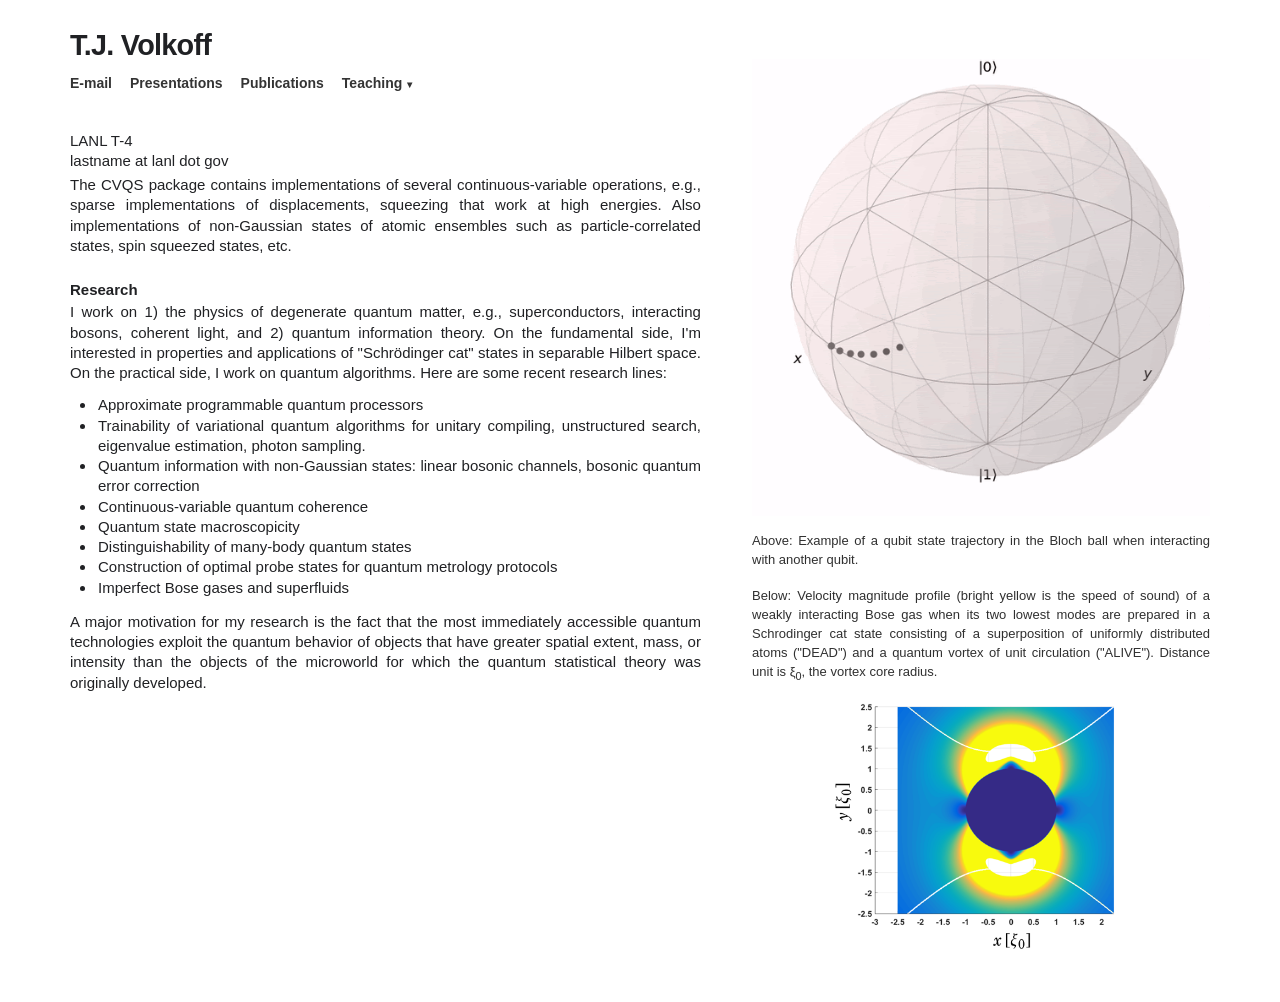
==== index.html @ 225de8d7 "Update index.html" ====
<!doctype html>
<html lang="en">
<head>
  <meta charset="utf-8">
  <meta name="viewport" content="width=device-width, initial-scale=1">
  <meta name="description" content="T.J. Volkoff">
  <title>T.J. Volkoff</title>
  <style>
    :root {
      --text: #202124;
      --muted: #5f6368;
      --link: #174ea6;
      --rule: #e4e7e9;
    }

    * {
      box-sizing: border-box;
    }

    body {
      margin: 0;
      color: var(--text);
      background: #fff;
      font-family: Arial, Helvetica, sans-serif;
      font-size: 15px;
      line-height: 1.35;
      -webkit-font-smoothing: antialiased;
    }

    a {
      color: var(--link);
      text-underline-offset: 2px;
    }

    a:hover,
    a:focus-visible {
      color: #0b3b82;
    }

    .skip-link {
      position: absolute;
      top: 8px;
      left: 8px;
      z-index: 2;
      padding: 8px 12px;
      color: #fff;
      background: #202124;
      transform: translateY(-150%);
    }

    .skip-link:focus {
      transform: translateY(0);
    }

    .site-header {
      position: static;
      padding: 30px 0 18px;
      background: #fff;
    }

    .header-inner {
      width: calc(100% - 80px);
      max-width: 1140px;
      margin-inline: auto;
    }

    .site-title {
      display: inline-block;
      color: var(--text);
      font-family: Arial, Helvetica, sans-serif;
      font-size: clamp(1.45rem, 4vw, 1.8rem);
      font-weight: 600;
      line-height: 1.1;
      letter-spacing: -0.025em;
      text-decoration: none;
    }

    .site-nav {
      display: flex;
      align-items: center;
      justify-content: flex-start;
      flex-wrap: wrap;
      gap: 5px 18px;
      margin-top: 12px;
    }

    .site-nav a {
      color: #343434;
      font-family: Arial, Helvetica, sans-serif;
      font-size: 14px;
      font-weight: 700;
      text-decoration: none;
      white-space: nowrap;
    }

    .site-nav a:hover,
    .site-nav a:focus-visible {
      color: var(--link);
      text-decoration: underline;
    }

    .nav-dropdown {
      position: relative;
      font-family: Arial, Helvetica, sans-serif;
      font-size: 14px;
    }

    .nav-dropdown summary {
      color: #343434;
      cursor: pointer;
      font-weight: 700;
      list-style: none;
      white-space: nowrap;
    }

    .nav-dropdown summary::-webkit-details-marker {
      display: none;
    }

    .nav-dropdown summary::after {
      content: "▾";
      display: inline-block;
      margin-left: 5px;
      font-size: 10px;
      transition: transform 140ms ease;
    }

    .nav-dropdown[open] summary::after {
      transform: rotate(180deg);
    }

    .nav-dropdown summary:hover,
    .nav-dropdown summary:focus-visible {
      color: var(--link);
      outline: none;
    }

    .dropdown-window {
      position: absolute;
      z-index: 10;
      top: calc(100% + 8px);
      left: -12px;
      width: max-content;
      max-width: min(340px, calc(100vw - 36px));
      padding: 10px 12px;
      border: 1px solid #dfe2e4;
      border-radius: 3px;
      background: #fff;
      box-shadow: 0 6px 18px rgba(0, 0, 0, 0.08);
    }

    .dropdown-window a {
      display: block;
      font-family: Arial, Helvetica, sans-serif;
      font-size: 14px;
      font-weight: 400;
      line-height: 1.4;
      white-space: normal;
    }

    .layout {
      width: calc(100% - 80px);
      max-width: 1140px;
      display: grid;
      grid-template-columns: minmax(0, 1.24fr) minmax(340px, 0.9fr);
      gap: clamp(28px, 4vw, 52px);
      align-items: start;
      margin: 20px auto 52px;
    }

    .contact {
      margin-bottom: 4px;
    }

    .contact p {
      margin: 0;
    }

    p {
      margin: 0 0 12px;
    }

    article p,
    article li,
    figcaption {
      text-align: justify;
      text-justify: inter-word;
      hyphens: auto;
    }

    h1 {
      margin: 24px 0 2px;
      font-size: 15px;
      font-weight: 700;
    }

    ul {
      margin: 9px 0 14px;
      padding-left: 26px;
    }

    li {
      padding-left: 2px;
    }

    .motivation {
      margin-top: 14px;
    }

    figure {
      margin: 0;
    }

    .figures {
      margin-top: -72px;
    }

    figure + figure {
      margin-top: 18px;
    }

    figure img {
      width: 100%;
      height: auto;
    }

    .bloch-figure img {
      max-width: 460px;
      margin: 0 auto;
    }

    figcaption {
      margin-top: 10px;
      color: #303030;
      font-family: Arial, Helvetica, sans-serif;
      font-size: 13px;
      line-height: 1.45;
    }

    .sound-profile figcaption {
      margin-bottom: 0;
    }

    .sound-image-crop {
      width: 100%;
      aspect-ratio: 1.72 / 1;
      overflow: hidden;
    }

    .sound-image-crop img {
      transform: translateY(-26.5%) scale(1.08);
      transform-origin: top center;
    }

    @media (max-width: 860px) {
      .header-inner {
        width: calc(100% - 48px);
      }

      .layout {
        width: calc(100% - 48px);
        grid-template-columns: 1fr;
        gap: 32px;
        margin-top: 18px;
      }

      .figures {
        width: min(100%, 560px);
        margin-top: 0;
      }
    }

    @media (max-width: 520px) {
      body {
        font-size: 14px;
      }

      .site-header {
        padding: 24px 0 16px;
      }

      .header-inner {
        width: calc(100% - 36px);
      }

      .site-nav {
        margin-top: 10px;
        column-gap: 17px;
      }

      .site-nav a {
        font-size: 15px;
      }

      .layout {
        width: calc(100% - 36px);
      }

    }
  </style>
</head>
<body id="top">
  <a class="skip-link" href="#content">Skip to main content</a>

  <header class="site-header">
    <div class="header-inner">
      <a class="site-title" href="index.html">T.J. Volkoff</a>
      <nav class="site-nav" aria-label="Site navigation">
        <a href="email.html">E-mail</a>
        <a href="presentations.html">Presentations</a>
        <a href="publicationpage.html">Publications</a>
        <details class="nav-dropdown">
          <summary>Teaching</summary>
          <div class="dropdown-window">
            <a href="teaching.html">Field theory and many body physics, KU Fall 2016</a>
          </div>
        </details>
      </nav>
    </div>
  </header>

  <main class="layout" id="content">
    <article>
      <div class="contact" id="email">
        <p>LANL T-4</p>
        <p>lastname at lanl dot gov</p>
      </div>

      <div>
        <p>The CVQS package contains implementations of several continuous-variable operations, e.g., sparse implementations of displacements, squeezing that work at high energies. Also implementations of non-Gaussian states of atomic ensembles such as particle-correlated states, spin squeezed states, etc.</p>
      </div>

      <h1>Research</h1>
      <p>I work on 1) the physics of degenerate quantum matter, e.g., superconductors, interacting bosons, coherent light, and 2) quantum information theory. On the fundamental side, I'm interested in properties and applications of "Schrödinger cat" states in separable Hilbert space. On the practical side, I work on quantum algorithms. Here are some recent research lines:</p>

      <ul>
        <li>Approximate programmable quantum processors</li>
        <li>Trainability of variational quantum algorithms for unitary compiling, unstructured search, eigenvalue estimation, photon sampling.</li>
        <li>Quantum information with non-Gaussian states: linear bosonic channels, bosonic quantum error correction</li>
        <li>Continuous-variable quantum coherence</li>
        <li>Quantum state macroscopicity</li>
        <li>Distinguishability of many-body quantum states</li>
        <li>Construction of optimal probe states for quantum metrology protocols</li>
        <li>Imperfect Bose gases and superfluids</li>
      </ul>

      <p class="motivation">A major motivation for my research is the fact that the most immediately accessible quantum technologies exploit the quantum behavior of objects that have greater spatial extent, mass, or intensity than the objects of the microworld for which the quantum statistical theory was originally developed.</p>
    </article>

    <aside class="figures" aria-label="Research figures">
      <figure class="bloch-figure">
        <img src="bloch-trajectory.gif" alt="Qubit state trajectory moving through the Bloch ball" width="541" height="541">
        <figcaption>Above: Example of a qubit state trajectory in the Bloch ball when interacting with another qubit.</figcaption>
      </figure>

      <figure class="sound-profile">
        <figcaption>Below: Velocity magnitude profile (bright yellow is the speed of sound) of a weakly interacting Bose gas when its two lowest modes are prepared in a Schrodinger cat state consisting of a superposition of uniformly distributed atoms ("DEAD") and a quantum vortex of unit circulation ("ALIVE"). Distance unit is ξ<sub>0</sub>, the vortex core radius.</figcaption>
        <div class="sound-image-crop">
          <img src="sgimage.png" alt="Velocity magnitude profile surrounding a vortex in a weakly interacting Bose gas" width="794" height="1123">
        </div>
      </figure>
    </aside>
  </main>

  <script>
    const teachingMenu = document.querySelector('.nav-dropdown');

    document.addEventListener('click', (event) => {
      if (teachingMenu.open && !teachingMenu.contains(event.target)) {
        teachingMenu.removeAttribute('open');
      }
    });
  </script>
</body>
</html>
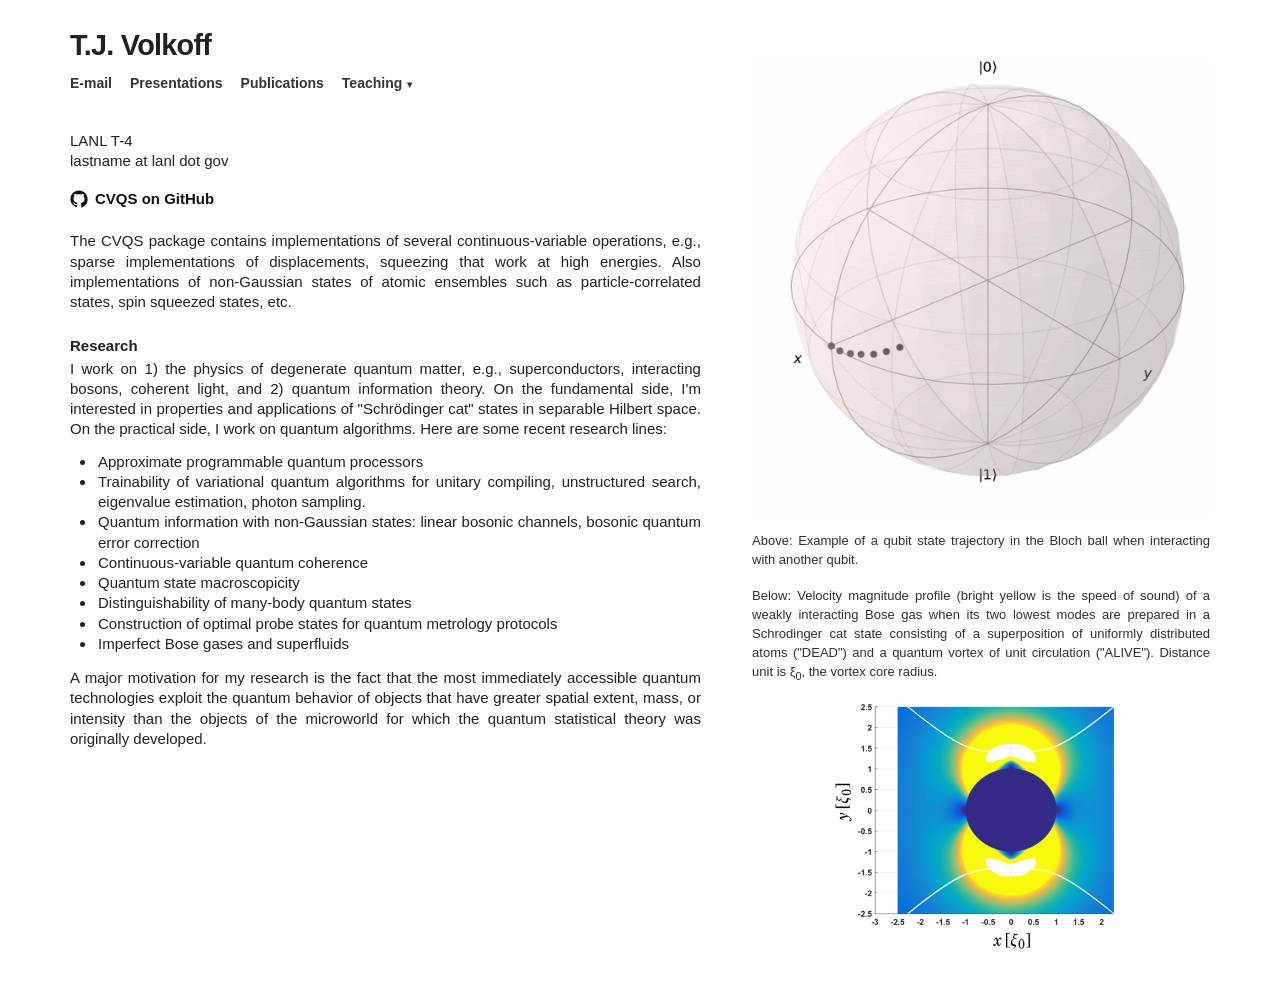
==== commit e51b63c8: "Update index.html" ====
--- a/index.html
+++ b/index.html
@@ -167,6 +167,29 @@
       align-items: start;
       margin: 20px auto 52px;
     }
+
+    .github-link {
+  margin: 18px 0;
+}
+
+.github-link a {
+  display: inline-flex;
+  align-items: center;
+  gap: 7px;
+  color: #111;
+  text-decoration: none;
+  font-weight: 600;
+}
+
+.github-link a:hover {
+  text-decoration: underline;
+}
+
+.github-icon {
+  width: 18px;
+  height: 18px;
+  flex: 0 0 auto;
+}
 
     .contact {
       margin-bottom: 4px;
@@ -326,6 +349,20 @@
         <p>lastname at lanl dot gov</p>
       </div>
 
+      <p class="github-link">
+  <a href="https://github.com/deconfinedexcitation/CVQS"
+     target="_blank"
+     rel="noopener noreferrer">
+    <svg
+      class="github-icon"
+      viewBox="0 0 24 24"
+      aria-hidden="true"
+    >
+      <path fill="currentColor" d="M12 .7C5.7.7.6 5.8.6 12.1c0 5 3.3 9.2 7.8 10.7.6.1.8-.3.8-.6v-2.2c-3.2.7-3.9-1.4-3.9-1.4-.5-1.3-1.3-1.7-1.3-1.7-1-.7.1-.7.1-.7 1.2.1 1.8 1.2 1.8 1.2 1 1.8 2.7 1.3 3.4 1 .1-.8.4-1.3.7-1.6-2.6-.3-5.3-1.3-5.3-5.7 0-1.3.5-2.3 1.2-3.1-.1-.3-.5-1.5.1-3.1 0 0 1-.3 3.2 1.2.9-.3 1.9-.4 2.9-.4s2 .1 2.9.4C17.1 5 18.1 5.3 18.1 5.3c.6 1.6.2 2.8.1 3.1.8.8 1.2 1.8 1.2 3.1 0 4.4-2.7 5.4-5.3 5.7.4.4.8 1.1.8 2.2v3.2c0 .3.2.7.8.6 4.5-1.5 7.8-5.7 7.8-10.7C23.4 5.8 18.3.7 12 .7z"/>
+    </svg>
+    CVQS on GitHub
+  </a>
+</p>
       <div>
         <p>The CVQS package contains implementations of several continuous-variable operations, e.g., sparse implementations of displacements, squeezing that work at high energies. Also implementations of non-Gaussian states of atomic ensembles such as particle-correlated states, spin squeezed states, etc.</p>
       </div>
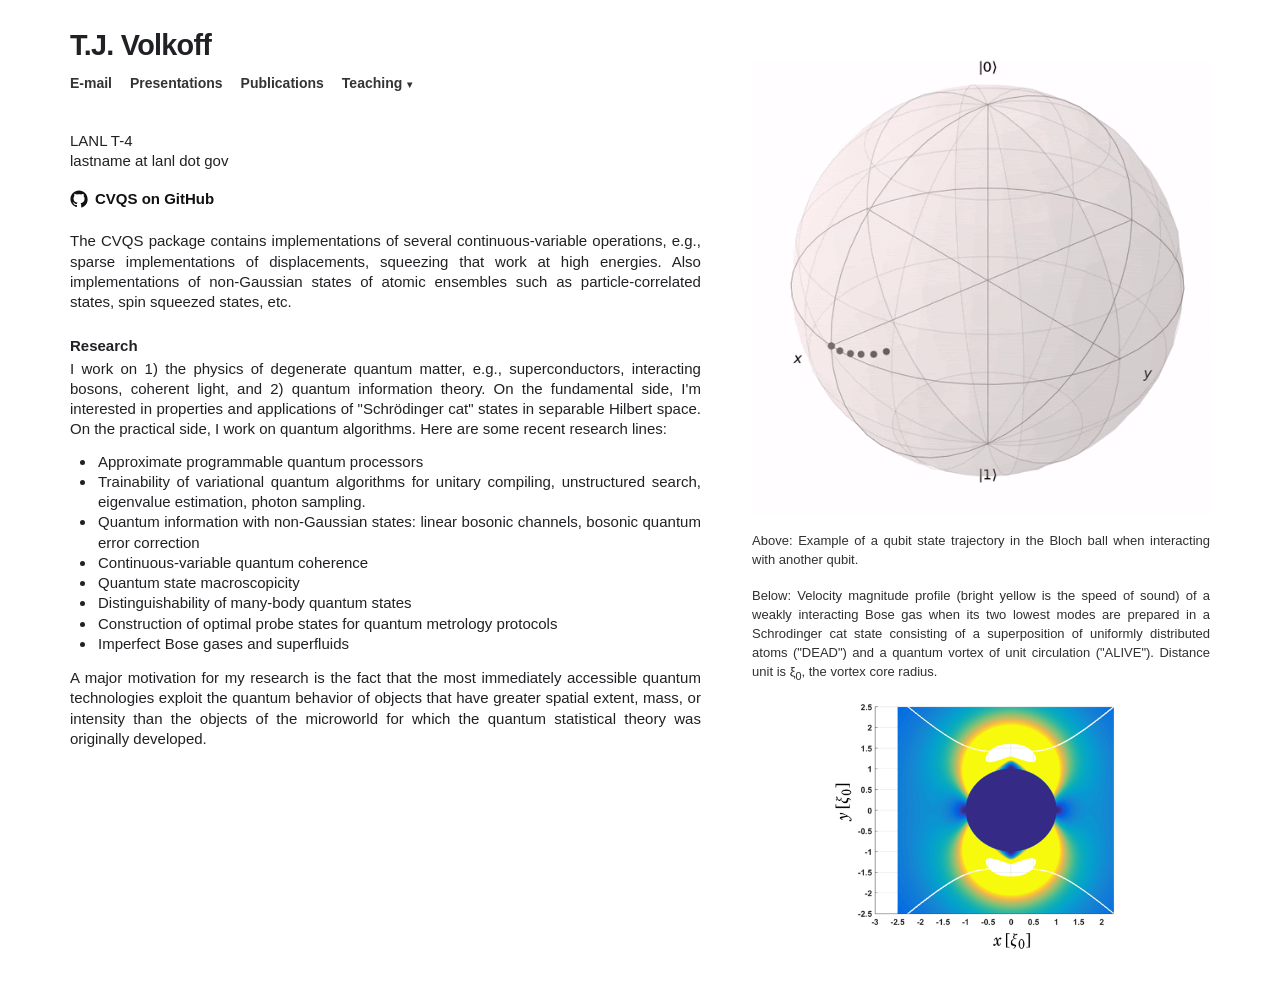
==== commit 1d1cd74a: "Update index.html" ====
--- a/index.html
+++ b/index.html
@@ -5,6 +5,7 @@
   <meta name="viewport" content="width=device-width, initial-scale=1">
   <meta name="description" content="T.J. Volkoff">
   <title>T.J. Volkoff</title>
+
   <style>
     :root {
       --text: #202124;
@@ -169,27 +170,28 @@
     }
 
     .github-link {
-  margin: 18px 0;
-}
-
-.github-link a {
-  display: inline-flex;
-  align-items: center;
-  gap: 7px;
-  color: #111;
-  text-decoration: none;
-  font-weight: 600;
-}
-
-.github-link a:hover {
-  text-decoration: underline;
-}
-
-.github-icon {
-  width: 18px;
-  height: 18px;
-  flex: 0 0 auto;
-}
+      margin: 18px 0;
+    }
+
+    .github-link a {
+      display: inline-flex;
+      align-items: center;
+      gap: 7px;
+      color: #111;
+      text-decoration: none;
+      font-weight: 600;
+    }
+
+    .github-link a:hover,
+    .github-link a:focus-visible {
+      text-decoration: underline;
+    }
+
+    .github-icon {
+      width: 18px;
+      height: 18px;
+      flex: 0 0 auto;
+    }
 
     .contact {
       margin-bottom: 4px;
@@ -318,95 +320,188 @@
       .layout {
         width: calc(100% - 36px);
       }
-
     }
   </style>
 </head>
+
 <body id="top">
+
   <a class="skip-link" href="#content">Skip to main content</a>
 
   <header class="site-header">
     <div class="header-inner">
+
       <a class="site-title" href="index.html">T.J. Volkoff</a>
+
       <nav class="site-nav" aria-label="Site navigation">
         <a href="email.html">E-mail</a>
         <a href="presentations.html">Presentations</a>
         <a href="publicationpage.html">Publications</a>
+
         <details class="nav-dropdown">
           <summary>Teaching</summary>
+
           <div class="dropdown-window">
-            <a href="teaching.html">Field theory and many body physics, KU Fall 2016</a>
+            <a href="teaching.html">
+              Field theory and many body physics, KU Fall 2016
+            </a>
           </div>
         </details>
+
       </nav>
     </div>
   </header>
 
   <main class="layout" id="content">
+
     <article>
+
       <div class="contact" id="email">
         <p>LANL T-4</p>
         <p>lastname at lanl dot gov</p>
       </div>
 
       <p class="github-link">
-  <a href="https://github.com/deconfinedexcitation/CVQS"
-     target="_blank"
-     rel="noopener noreferrer">
-    <svg
-      class="github-icon"
-      viewBox="0 0 24 24"
-      aria-hidden="true"
-    >
-      <path fill="currentColor" d="M12 .7C5.7.7.6 5.8.6 12.1c0 5 3.3 9.2 7.8 10.7.6.1.8-.3.8-.6v-2.2c-3.2.7-3.9-1.4-3.9-1.4-.5-1.3-1.3-1.7-1.3-1.7-1-.7.1-.7.1-.7 1.2.1 1.8 1.2 1.8 1.2 1 1.8 2.7 1.3 3.4 1 .1-.8.4-1.3.7-1.6-2.6-.3-5.3-1.3-5.3-5.7 0-1.3.5-2.3 1.2-3.1-.1-.3-.5-1.5.1-3.1 0 0 1-.3 3.2 1.2.9-.3 1.9-.4 2.9-.4s2 .1 2.9.4C17.1 5 18.1 5.3 18.1 5.3c.6 1.6.2 2.8.1 3.1.8.8 1.2 1.8 1.2 3.1 0 4.4-2.7 5.4-5.3 5.7.4.4.8 1.1.8 2.2v3.2c0 .3.2.7.8.6 4.5-1.5 7.8-5.7 7.8-10.7C23.4 5.8 18.3.7 12 .7z"/>
-    </svg>
-    CVQS on GitHub
-  </a>
-</p>
+        <a
+          href="https://github.com/deconfinedexcitation/CVQS"
+          target="_blank"
+          rel="noopener noreferrer"
+        >
+          <svg
+            class="github-icon"
+            viewBox="0 0 24 24"
+            aria-hidden="true"
+          >
+            <path
+              fill="currentColor"
+              d="M12 .7C5.7.7.6 5.8.6 12.1c0 5 3.3 9.2 7.8 10.7.6.1.8-.3.8-.6v-2.2c-3.2.7-3.9-1.4-3.9-1.4-.5-1.3-1.3-1.7-1.3-1.7-1-.7.1-.7.1-.7 1.2.1 1.8 1.2 1.8 1.2 1 1.8 2.7 1.3 3.4 1 .1-.8.4-1.3.7-1.6-2.6-.3-5.3-1.3-5.3-5.7 0-1.3.5-2.3 1.2-3.1-.1-.3-.5-1.5.1-3.1 0 0 1-.3 3.2 1.2.9-.3 1.9-.4 2.9-.4s2 .1 2.9.4C17.1 5 18.1 5.3 18.1 5.3c.6 1.6.2 2.8.1 3.1.8.8 1.2 1.8 1.2 3.1 0 4.4-2.7 5.4-5.3 5.7.4.4.8 1.1.8 2.2v3.2c0 .3.2.7.8.6 4.5-1.5 7.8-5.7 7.8-10.7C23.4 5.8 18.3.7 12 .7z"
+            />
+          </svg>
+
+          CVQS on GitHub
+        </a>
+      </p>
+
       <div>
-        <p>The CVQS package contains implementations of several continuous-variable operations, e.g., sparse implementations of displacements, squeezing that work at high energies. Also implementations of non-Gaussian states of atomic ensembles such as particle-correlated states, spin squeezed states, etc.</p>
+        <p>
+          The CVQS package contains implementations of several continuous-variable
+          operations, e.g., sparse implementations of displacements, squeezing
+          that work at high energies. Also implementations of non-Gaussian states
+          of atomic ensembles such as particle-correlated states, spin squeezed
+          states, etc.
+        </p>
       </div>
 
       <h1>Research</h1>
-      <p>I work on 1) the physics of degenerate quantum matter, e.g., superconductors, interacting bosons, coherent light, and 2) quantum information theory. On the fundamental side, I'm interested in properties and applications of "Schrödinger cat" states in separable Hilbert space. On the practical side, I work on quantum algorithms. Here are some recent research lines:</p>
+
+      <p>
+        I work on 1) the physics of degenerate quantum matter, e.g.,
+        superconductors, interacting bosons, coherent light, and 2) quantum
+        information theory. On the fundamental side, I'm interested in properties
+        and applications of "Schrödinger cat" states in separable Hilbert space.
+        On the practical side, I work on quantum algorithms. Here are some recent
+        research lines:
+      </p>
 
       <ul>
-        <li>Approximate programmable quantum processors</li>
-        <li>Trainability of variational quantum algorithms for unitary compiling, unstructured search, eigenvalue estimation, photon sampling.</li>
-        <li>Quantum information with non-Gaussian states: linear bosonic channels, bosonic quantum error correction</li>
-        <li>Continuous-variable quantum coherence</li>
-        <li>Quantum state macroscopicity</li>
-        <li>Distinguishability of many-body quantum states</li>
-        <li>Construction of optimal probe states for quantum metrology protocols</li>
-        <li>Imperfect Bose gases and superfluids</li>
+        <li>
+          Approximate programmable quantum processors
+        </li>
+
+        <li>
+          Trainability of variational quantum algorithms for unitary compiling,
+          unstructured search, eigenvalue estimation, photon sampling.
+        </li>
+
+        <li>
+          Quantum information with non-Gaussian states: linear bosonic channels,
+          bosonic quantum error correction
+        </li>
+
+        <li>
+          Continuous-variable quantum coherence
+        </li>
+
+        <li>
+          Quantum state macroscopicity
+        </li>
+
+        <li>
+          Distinguishability of many-body quantum states
+        </li>
+
+        <li>
+          Construction of optimal probe states for quantum metrology protocols
+        </li>
+
+        <li>
+          Imperfect Bose gases and superfluids
+        </li>
       </ul>
 
-      <p class="motivation">A major motivation for my research is the fact that the most immediately accessible quantum technologies exploit the quantum behavior of objects that have greater spatial extent, mass, or intensity than the objects of the microworld for which the quantum statistical theory was originally developed.</p>
+      <p class="motivation">
+        A major motivation for my research is the fact that the most immediately
+        accessible quantum technologies exploit the quantum behavior of objects
+        that have greater spatial extent, mass, or intensity than the objects of
+        the microworld for which the quantum statistical theory was originally
+        developed.
+      </p>
+
     </article>
 
     <aside class="figures" aria-label="Research figures">
+
       <figure class="bloch-figure">
-        <img src="bloch-trajectory.gif" alt="Qubit state trajectory moving through the Bloch ball" width="541" height="541">
-        <figcaption>Above: Example of a qubit state trajectory in the Bloch ball when interacting with another qubit.</figcaption>
+        <img
+          src="bloch-trajectory.gif"
+          alt="Qubit state trajectory moving through the Bloch ball"
+          width="541"
+          height="541"
+        >
+
+        <figcaption>
+          Above: Example of a qubit state trajectory in the Bloch ball when
+          interacting with another qubit.
+        </figcaption>
       </figure>
 
       <figure class="sound-profile">
-        <figcaption>Below: Velocity magnitude profile (bright yellow is the speed of sound) of a weakly interacting Bose gas when its two lowest modes are prepared in a Schrodinger cat state consisting of a superposition of uniformly distributed atoms ("DEAD") and a quantum vortex of unit circulation ("ALIVE"). Distance unit is ξ<sub>0</sub>, the vortex core radius.</figcaption>
+
+        <figcaption>
+          Below: Velocity magnitude profile (bright yellow is the speed of sound)
+          of a weakly interacting Bose gas when its two lowest modes are prepared
+          in a Schrodinger cat state consisting of a superposition of uniformly
+          distributed atoms ("DEAD") and a quantum vortex of unit circulation
+          ("ALIVE"). Distance unit is ξ<sub>0</sub>, the vortex core radius.
+        </figcaption>
+
         <div class="sound-image-crop">
-          <img src="sgimage.png" alt="Velocity magnitude profile surrounding a vortex in a weakly interacting Bose gas" width="794" height="1123">
+          <img
+            src="sgimage.png"
+            alt="Velocity magnitude profile surrounding a vortex in a weakly interacting Bose gas"
+            width="794"
+            height="1123"
+          >
         </div>
+
       </figure>
+
     </aside>
+
   </main>
 
   <script>
     const teachingMenu = document.querySelector('.nav-dropdown');
 
     document.addEventListener('click', (event) => {
-      if (teachingMenu.open && !teachingMenu.contains(event.target)) {
+      if (
+        teachingMenu.open &&
+        !teachingMenu.contains(event.target)
+      ) {
         teachingMenu.removeAttribute('open');
       }
     });
   </script>
+
 </body>
 </html>
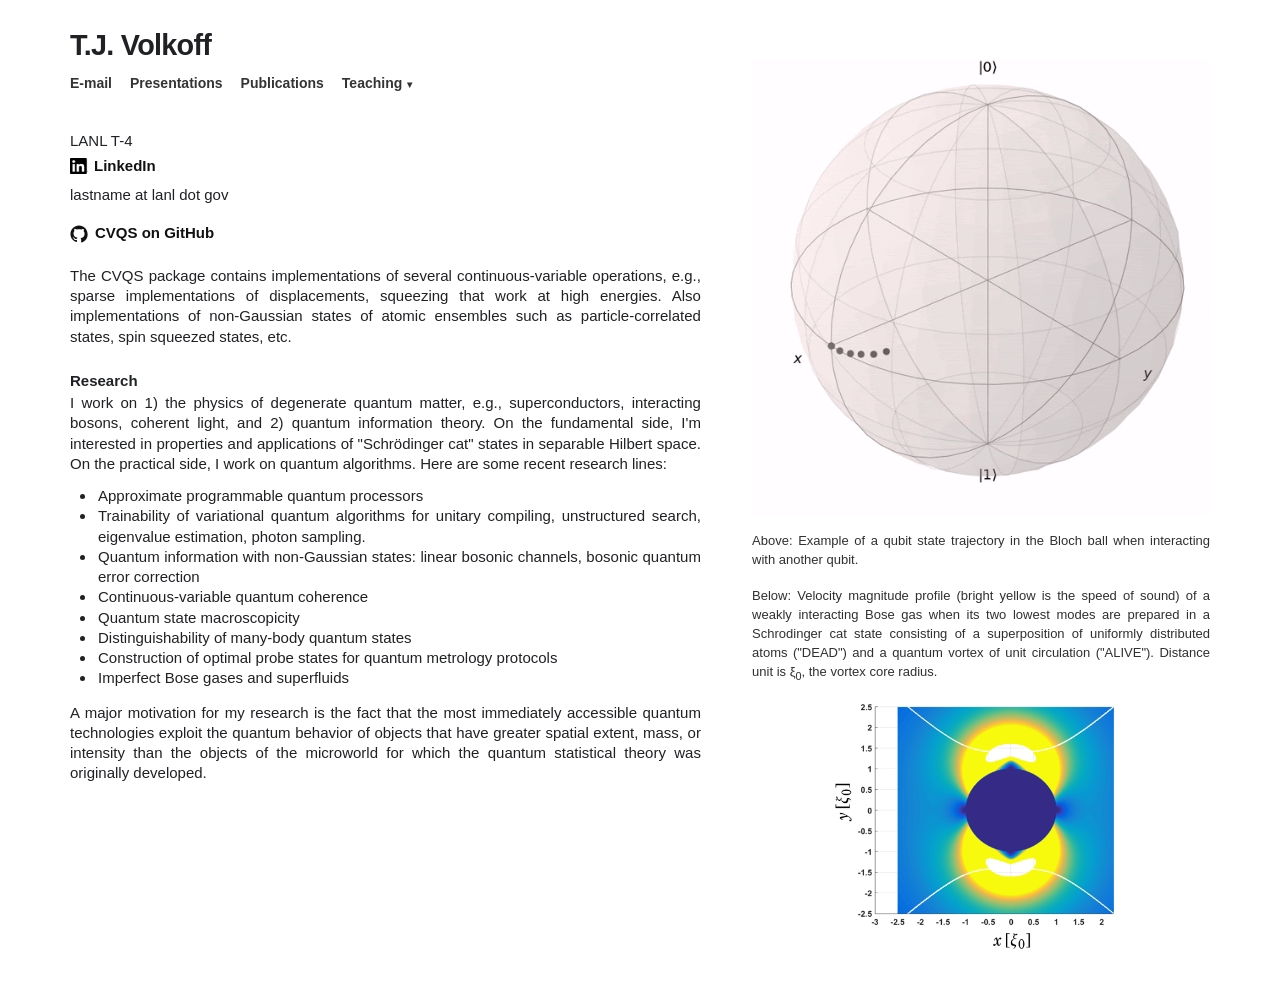
==== commit 4e0e5967: "Update index.html" ====
--- a/index.html
+++ b/index.html
@@ -169,6 +169,39 @@
       margin: 20px auto 52px;
     }
 
+    .contact {
+      margin-bottom: 4px;
+    }
+
+    .contact p {
+      margin: 0;
+    }
+
+    .contact .linkedin-link {
+      margin: 5px 0;
+    }
+
+    .linkedin-link a {
+      display: inline-flex;
+      align-items: center;
+      gap: 6px;
+      color: #111;
+      font-weight: 600;
+      text-decoration: none;
+    }
+
+    .linkedin-link a:hover,
+    .linkedin-link a:focus-visible {
+      text-decoration: underline;
+    }
+
+    .linkedin-icon {
+      width: 18px;
+      height: 18px;
+      object-fit: contain;
+      flex: 0 0 auto;
+    }
+
     .github-link {
       margin: 18px 0;
     }
@@ -193,14 +226,6 @@
       flex: 0 0 auto;
     }
 
-    .contact {
-      margin-bottom: 4px;
-    }
-
-    .contact p {
-      margin: 0;
-    }
-
     p {
       margin: 0 0 12px;
     }
@@ -357,8 +382,28 @@
     <article>
 
       <div class="contact" id="email">
+
         <p>LANL T-4</p>
+
+        <p class="linkedin-link">
+          <a
+            href="https://www.linkedin.com/in/tyler-volkoff-46a4191b4/"
+            target="_blank"
+            rel="noopener noreferrer"
+          >
+            <img
+              class="linkedin-icon"
+              src="InBug-Black.png"
+              alt=""
+              width="18"
+              height="18"
+            >
+            LinkedIn
+          </a>
+        </p>
+
         <p>lastname at lanl dot gov</p>
+
       </div>
 
       <p class="github-link">
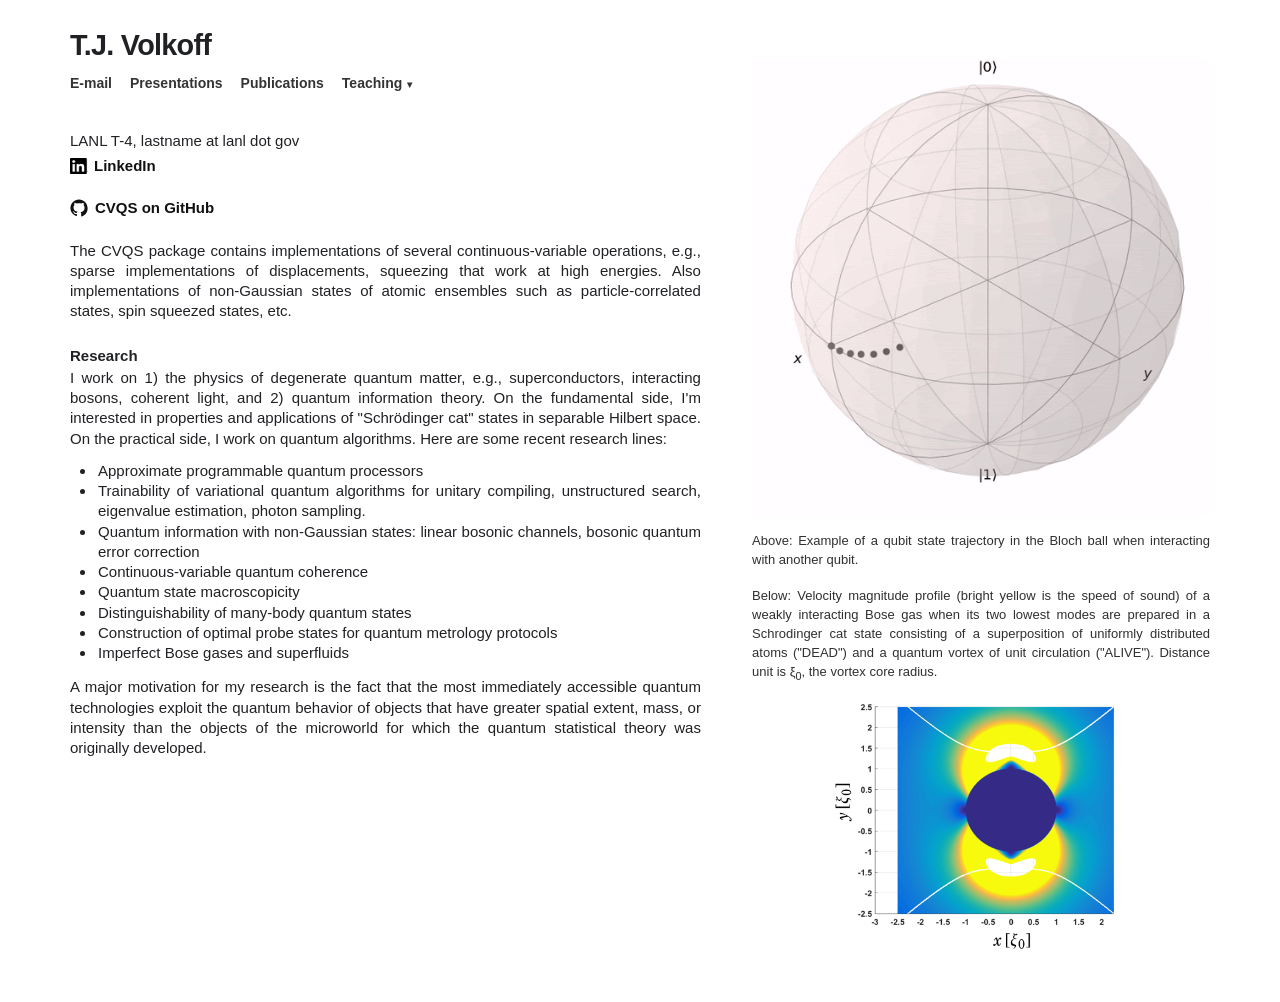
==== commit 31758881: "Update index.html" ====
--- a/index.html
+++ b/index.html
@@ -383,7 +383,7 @@
 
       <div class="contact" id="email">
 
-        <p>LANL T-4</p>
+        <p>LANL T-4, lastname at lanl dot gov</p>
 
         <p class="linkedin-link">
           <a
@@ -402,8 +402,6 @@
           </a>
         </p>
 
-        <p>lastname at lanl dot gov</p>
-
       </div>
 
       <p class="github-link">
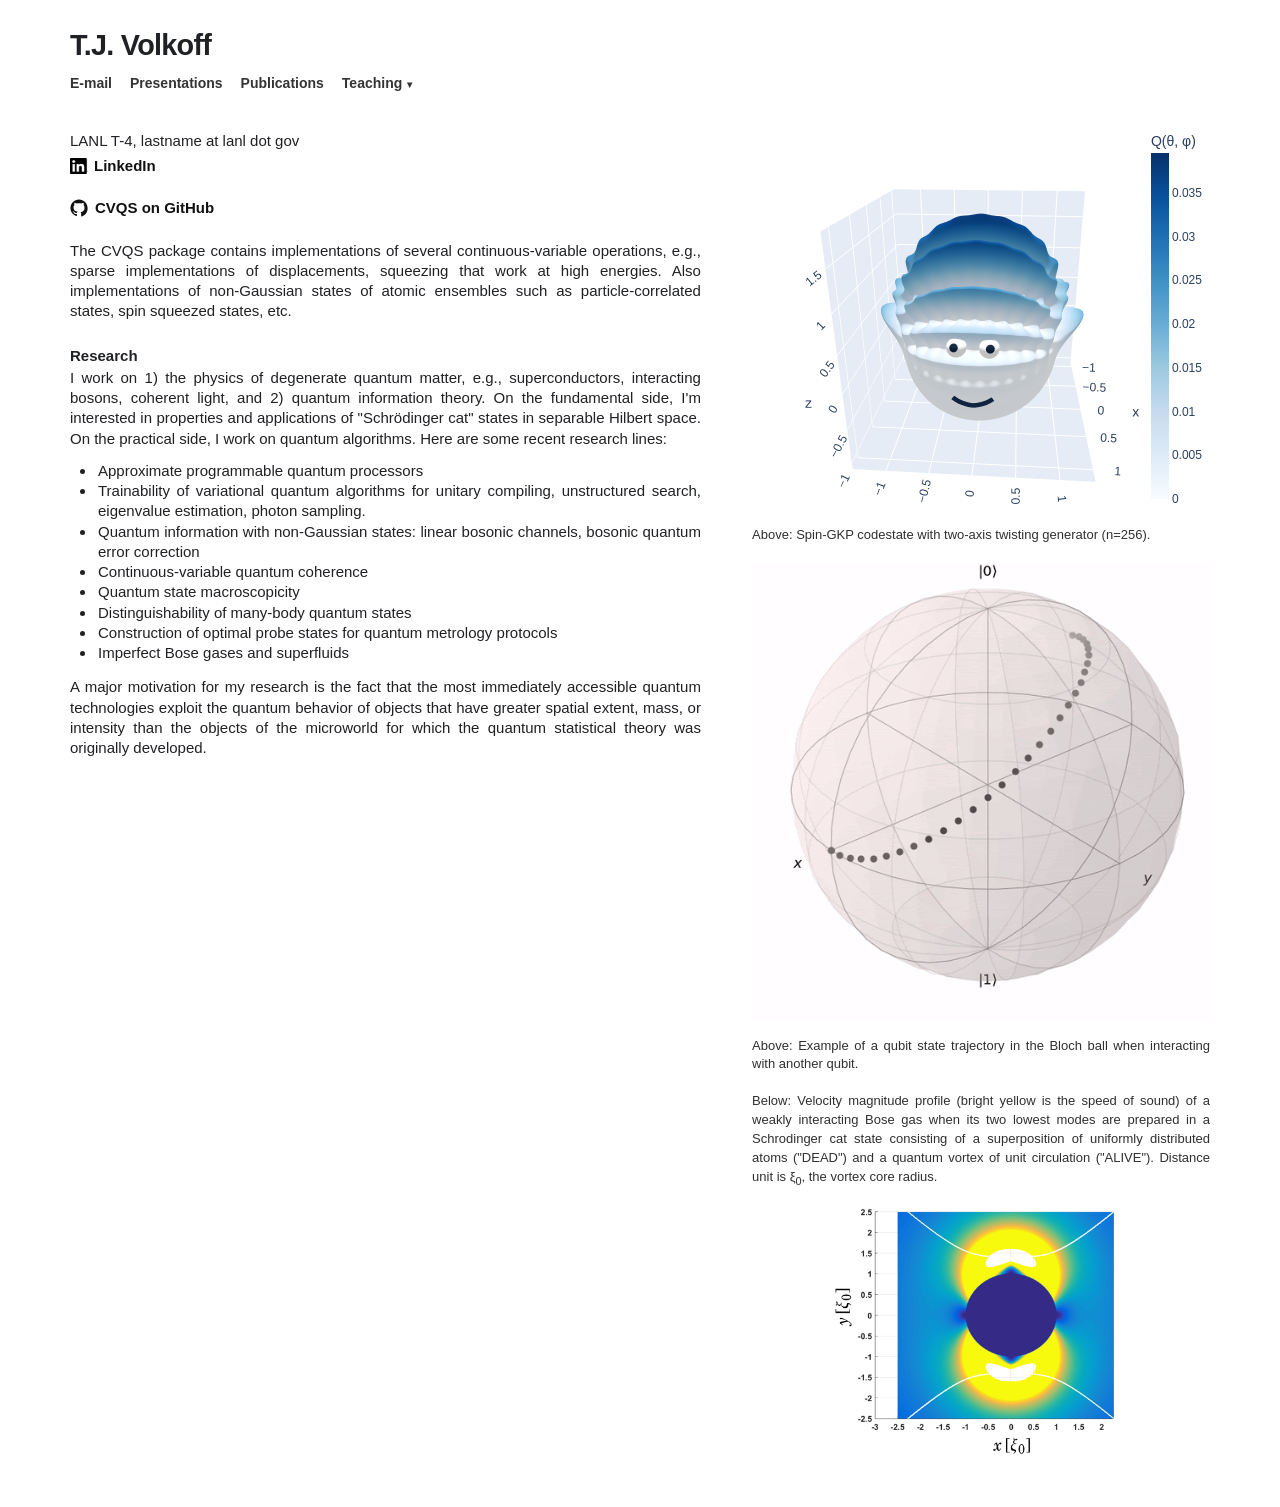
==== commit 71fefe38: "dumbo squid Husimi Q spin GKP" ====
--- a/index.html
+++ b/index.html
@@ -272,6 +272,13 @@
     figure img {
       width: 100%;
       height: auto;
+    }
+
+    .spin-gkp-frame {
+      display: block;
+      width: 100%;
+      aspect-ratio: 1 / 1;
+      border: 0;
     }
 
     .bloch-figure img {
@@ -494,6 +501,18 @@
 
     <aside class="figures" aria-label="Research figures">
 
+      <figure class="spin-gkp-figure">
+        <iframe
+          class="spin-gkp-frame"
+          src="tact_spin_gkp_husimi.html"
+          title="Interactive spin-GKP Husimi plot"
+        ></iframe>
+
+        <figcaption>
+          Above: Spin-GKP codestate with two-axis twisting generator (n=256).
+        </figcaption>
+      </figure>
+
       <figure class="bloch-figure">
         <img
           src="bloch-trajectory.gif"
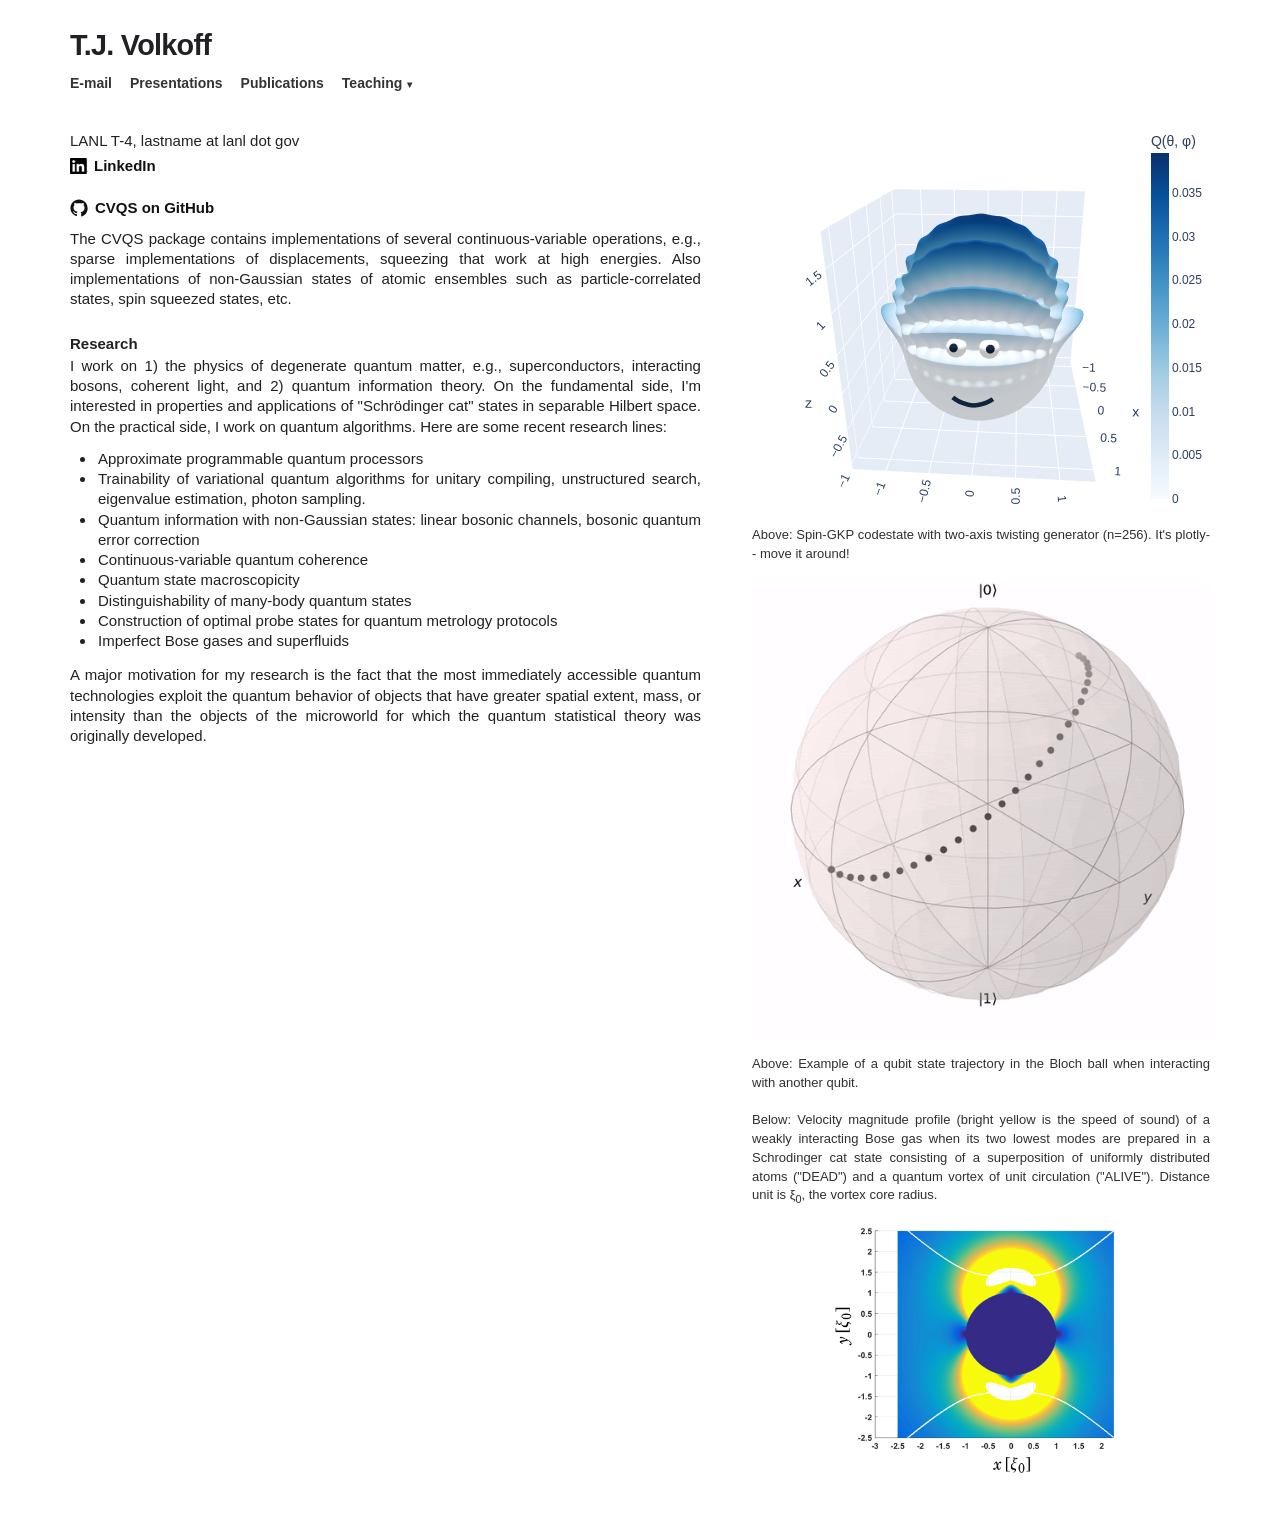
==== commit c765e24c: "update" ====
--- a/index.html
+++ b/index.html
@@ -203,7 +203,7 @@
     }
 
     .github-link {
-      margin: 18px 0;
+      margin: 18px 0 6px;
     }
 
     .github-link a {
@@ -509,7 +509,7 @@
         ></iframe>
 
         <figcaption>
-          Above: Spin-GKP codestate with two-axis twisting generator (n=256).
+          Above: Spin-GKP codestate with two-axis twisting generator (n=256). It's plotly-- move it around!
         </figcaption>
       </figure>
 
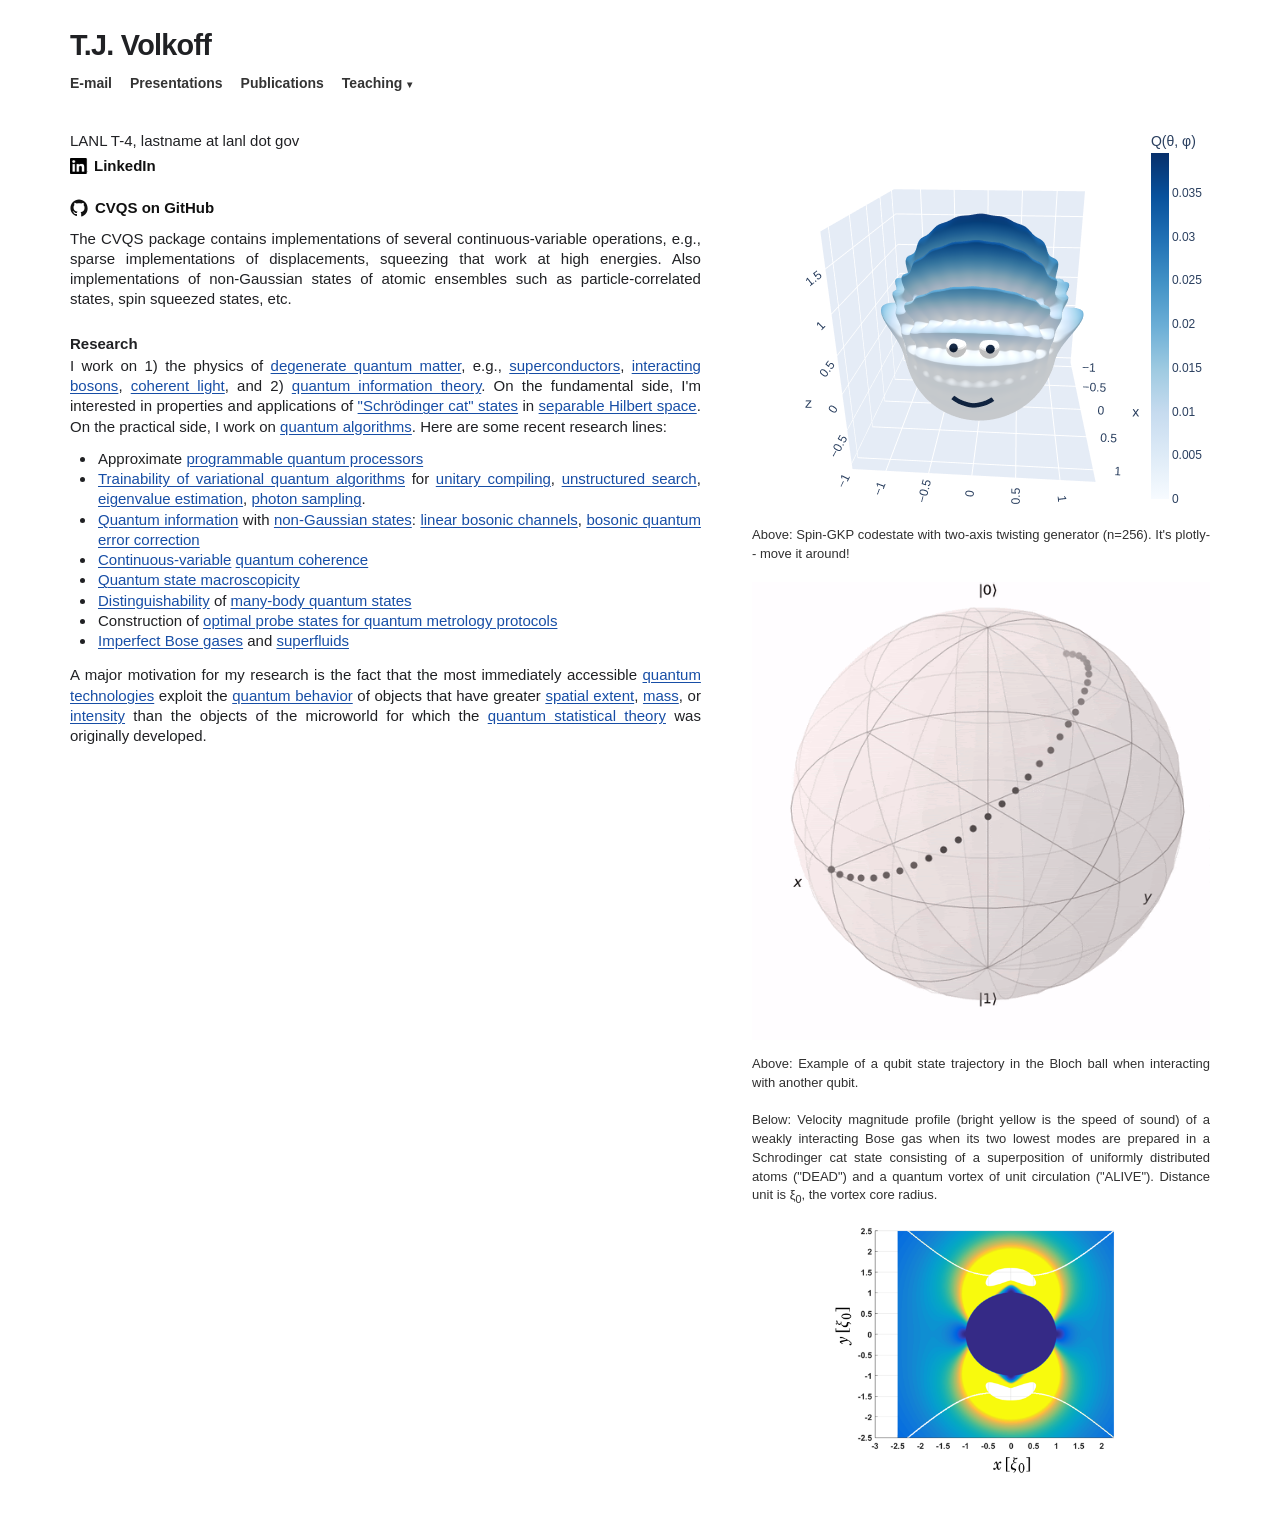
==== commit 68d40f0e: "index" ====
--- a/index.html
+++ b/index.html
@@ -445,55 +445,55 @@
       <h1>Research</h1>
 
       <p>
-        I work on 1) the physics of degenerate quantum matter, e.g.,
-        superconductors, interacting bosons, coherent light, and 2) quantum
-        information theory. On the fundamental side, I'm interested in properties
-        and applications of "Schrödinger cat" states in separable Hilbert space.
-        On the practical side, I work on quantum algorithms. Here are some recent
+        I work on 1) the physics of <a href="https://en.wikipedia.org/wiki/Condensed_matter_physics">degenerate quantum matter</a>, e.g.,
+        <a href="https://en.wikipedia.org/wiki/Superconductivity">superconductors</a>, <a href="https://en.wikipedia.org/wiki/Bose_gas">interacting bosons</a>, <a href="https://en.wikipedia.org/wiki/Coherence_(physics)">coherent light</a>, and 2) <a href="https://en.wikipedia.org/wiki/Quantum_information">quantum
+        information theory</a>. On the fundamental side, I'm interested in properties
+        and applications of <a href="https://en.wikipedia.org/wiki/Cat_state">"Schrödinger cat" states</a> in <a href="https://en.wikipedia.org/wiki/Hilbert_space">separable Hilbert space</a>.
+        On the practical side, I work on <a href="https://en.wikipedia.org/wiki/Quantum_algorithm">quantum algorithms</a>. Here are some recent
         research lines:
       </p>
 
       <ul>
         <li>
-          Approximate programmable quantum processors
-        </li>
-
-        <li>
-          Trainability of variational quantum algorithms for unitary compiling,
-          unstructured search, eigenvalue estimation, photon sampling.
-        </li>
-
-        <li>
-          Quantum information with non-Gaussian states: linear bosonic channels,
-          bosonic quantum error correction
-        </li>
-
-        <li>
-          Continuous-variable quantum coherence
-        </li>
-
-        <li>
-          Quantum state macroscopicity
-        </li>
-
-        <li>
-          Distinguishability of many-body quantum states
-        </li>
-
-        <li>
-          Construction of optimal probe states for quantum metrology protocols
-        </li>
-
-        <li>
-          Imperfect Bose gases and superfluids
+          Approximate <a href="https://en.wikipedia.org/wiki/Quantum_computing">programmable quantum processors</a>
+        </li>
+
+        <li>
+          <a href="https://en.wikipedia.org/wiki/Quantum_algorithm#Hybrid_quantum/classical_algorithms">Trainability of variational quantum algorithms</a> for <a href="https://en.wikipedia.org/wiki/Quantum_gate">unitary compiling</a>,
+          <a href="https://en.wikipedia.org/wiki/Grover%27s_algorithm">unstructured search</a>, <a href="https://en.wikipedia.org/wiki/Quantum_phase_estimation_algorithm">eigenvalue estimation</a>, <a href="https://en.wikipedia.org/wiki/Boson_sampling">photon sampling</a>.
+        </li>
+
+        <li>
+          <a href="https://en.wikipedia.org/wiki/Quantum_information">Quantum information</a> with <a href="https://en.wikipedia.org/wiki/Gaussian_state">non-Gaussian states</a>: <a href="https://en.wikipedia.org/wiki/Quantum_channel">linear bosonic channels</a>,
+          <a href="https://en.wikipedia.org/wiki/Quantum_error_correction">bosonic quantum error correction</a>
+        </li>
+
+        <li>
+          <a href="https://en.wikipedia.org/wiki/Continuous-variable_quantum_information">Continuous-variable</a> <a href="https://en.wikipedia.org/wiki/Coherence_(physics)#Quantum_coherence">quantum coherence</a>
+        </li>
+
+        <li>
+          <a href="https://en.wikipedia.org/wiki/Macroscopic_quantum_phenomena">Quantum state macroscopicity</a>
+        </li>
+
+        <li>
+          <a href="https://en.wikipedia.org/wiki/Quantum_state_discrimination">Distinguishability</a> of <a href="https://en.wikipedia.org/wiki/Many-body_problem">many-body quantum states</a>
+        </li>
+
+        <li>
+          Construction of <a href="https://en.wikipedia.org/wiki/Quantum_metrology">optimal probe states for quantum metrology protocols</a>
+        </li>
+
+        <li>
+          <a href="https://en.wikipedia.org/wiki/Weakly_interacting_Bose_gas">Imperfect Bose gases</a> and <a href="https://en.wikipedia.org/wiki/Superfluidity">superfluids</a>
         </li>
       </ul>
 
       <p class="motivation">
         A major motivation for my research is the fact that the most immediately
-        accessible quantum technologies exploit the quantum behavior of objects
-        that have greater spatial extent, mass, or intensity than the objects of
-        the microworld for which the quantum statistical theory was originally
+        accessible <a href="https://en.wikipedia.org/wiki/Quantum_technology">quantum technologies</a> exploit the <a href="https://en.wikipedia.org/wiki/Quantum_mechanics">quantum behavior</a> of objects
+        that have greater <a href="https://en.wikipedia.org/wiki/Length">spatial extent</a>, <a href="https://en.wikipedia.org/wiki/Mass">mass</a>, or <a href="https://en.wikipedia.org/wiki/Intensity_(physics)">intensity</a> than the objects of
+        the microworld for which the <a href="https://en.wikipedia.org/wiki/Quantum_statistical_mechanics">quantum statistical theory</a> was originally
         developed.
       </p>
 
